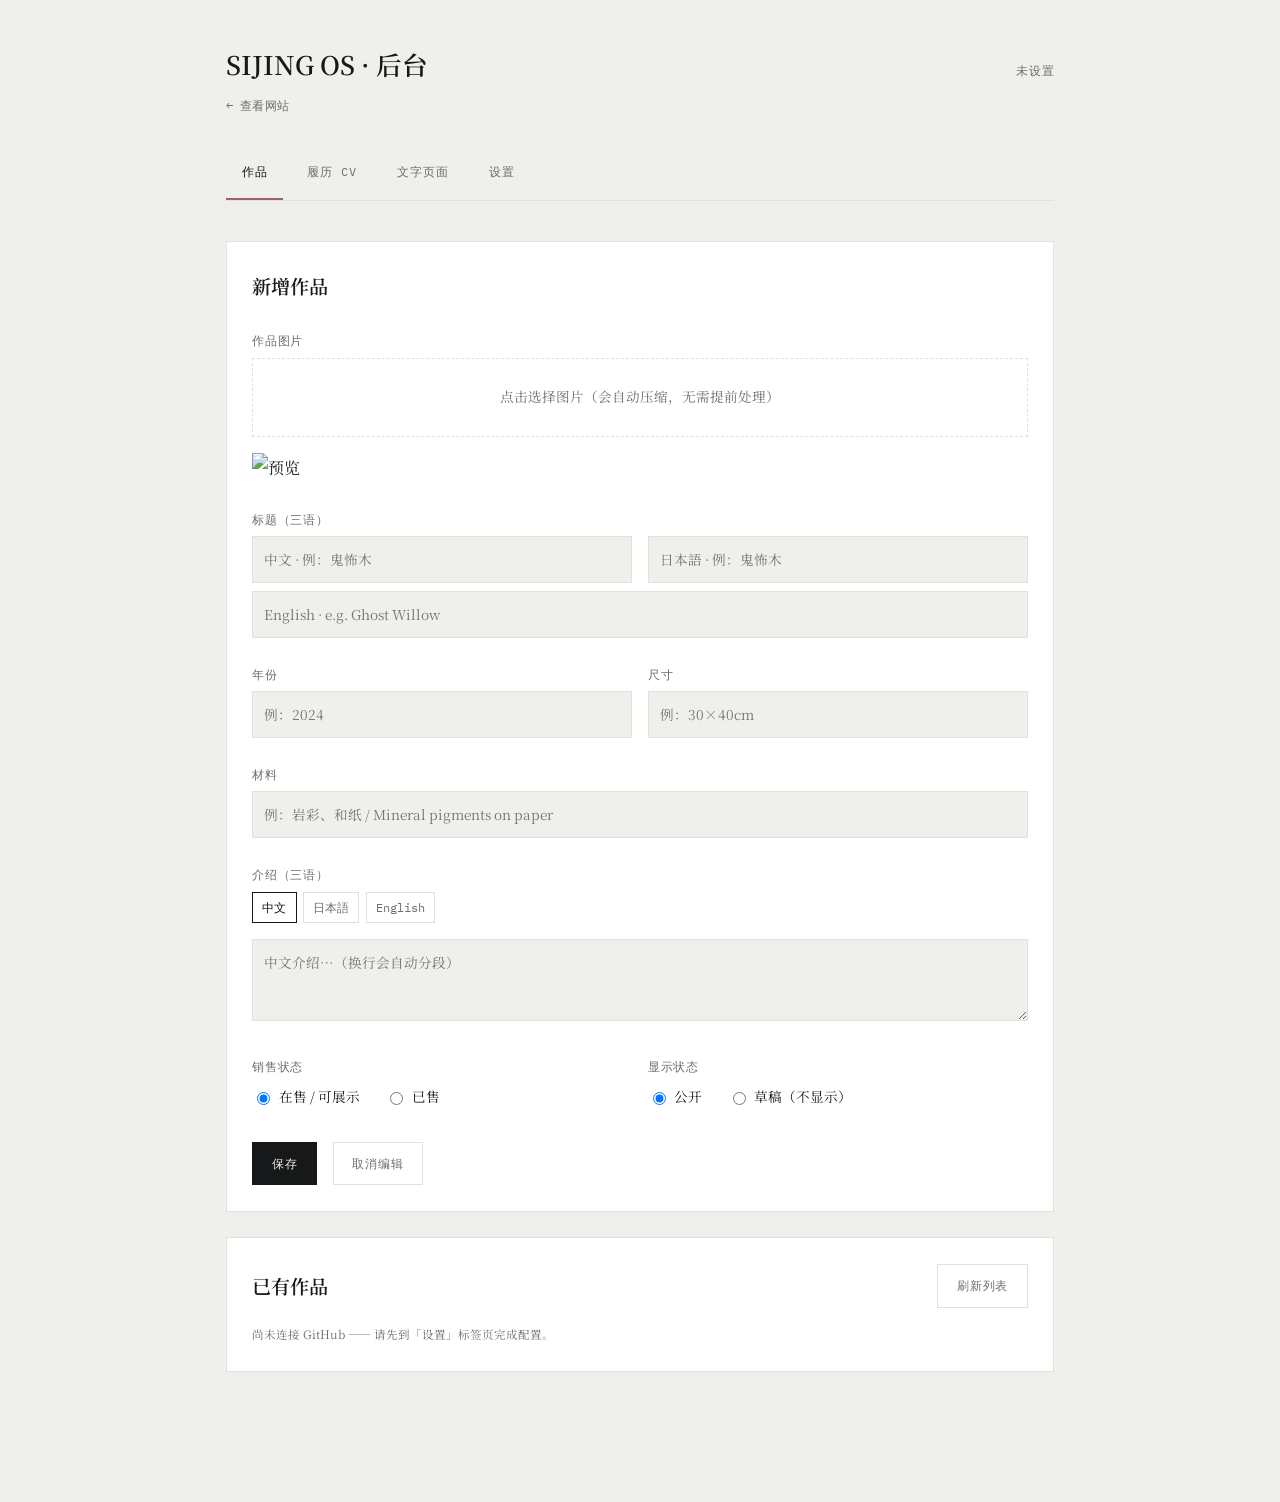
==== upload.html @ f117e808 "Add files via upload" ====
<!DOCTYPE html>
<html lang="zh-CN" data-lang="zh">
<head>
<meta charset="UTF-8">
<meta name="viewport" content="width=device-width, initial-scale=1.0">
<title>后台 · SIJING OS</title>
<meta name="robots" content="noindex, nofollow">
<link rel="icon" type="image/svg+xml" href="../assets/favicon.svg">
<link rel="preconnect" href="https://fonts.googleapis.com">
<link rel="preconnect" href="https://fonts.gstatic.com" crossorigin>
<link href="https://fonts.googleapis.com/css2?family=Noto+Serif+SC:wght@400;600;700&family=IBM+Plex+Mono:wght@400;500;600&display=swap" rel="stylesheet">
<link rel="stylesheet" href="../style.css">
</head>
<body data-lang="zh">

<div class="admin-shell" data-tab-group="main" id="main-tab-group">

  <div class="admin-header">
    <div>
      <div class="admin-title">SIJING OS · 后台</div>
      <a href="../index.html" class="mono" style="font-size: var(--text-xs); color: var(--mist);">← 查看网站</a>
    </div>
    <span class="admin-status" id="admin-status" data-state="unset">未设置</span>
  </div>

  <nav class="admin-tabs">
    <button type="button" class="admin-tab is-active" data-tab-target="works">作品</button>
    <button type="button" class="admin-tab" data-tab-target="cv">履历 CV</button>
    <button type="button" class="admin-tab" data-tab-target="pages">文字页面</button>
    <button type="button" class="admin-tab" data-tab-target="settings">设置</button>
  </nav>

  <!-- ==================== 作品 ==================== -->
  <div class="admin-panel" data-tab-panel="works">

    <form class="admin-card" id="work-form">
      <h2 class="admin-title" id="work-form-title" style="font-size: var(--text-md); margin-bottom: var(--sp-3);">新增作品</h2>
      <input type="hidden" id="work-editing-id">
      <input type="hidden" id="work-image-path">

      <div class="field">
        <label>作品图片</label>
        <div class="image-drop" id="work-image-drop">点击选择图片（会自动压缩，无需提前处理）</div>
        <input type="file" id="work-image-input" accept="image/*" hidden>
        <img class="image-preview" id="work-image-preview" hidden alt="预览">
      </div>

      <div class="field">
        <label>标题（三语）</label>
        <div class="field-row">
          <input type="text" data-field="work-title.zh" placeholder="中文 · 例：鬼怖木">
          <input type="text" data-field="work-title.jp" placeholder="日本語 · 例：鬼怖木">
        </div>
        <div style="margin-top: var(--sp-1);">
          <input type="text" data-field="work-title.en" placeholder="English · e.g. Ghost Willow" style="width:100%; border:1px solid var(--surface); background:var(--paper); padding:0.7em 0.8em; font-size:var(--text-sm); font-family:var(--font-serif);">
        </div>
      </div>

      <div class="field-row">
        <div class="field">
          <label>年份</label>
          <input type="text" id="work-year" placeholder="例：2024">
        </div>
        <div class="field">
          <label>尺寸</label>
          <input type="text" id="work-size" placeholder="例：30×40cm">
        </div>
      </div>

      <div class="field">
        <label>材料</label>
        <input type="text" id="work-material" placeholder="例：岩彩、和纸 / Mineral pigments on paper">
      </div>

      <div class="field" data-tab-group="work-desc-langs">
        <label>介绍（三语）</label>
        <div class="lang-tabs">
          <button type="button" class="lang-tab is-active" data-tab-target="zh">中文</button>
          <button type="button" class="lang-tab" data-tab-target="jp">日本語</button>
          <button type="button" class="lang-tab" data-tab-target="en">English</button>
        </div>
        <div class="lang-panel" data-tab-panel="zh">
          <textarea data-field="work-desc.zh" placeholder="中文介绍…（换行会自动分段）"></textarea>
        </div>
        <div class="lang-panel" data-tab-panel="jp" hidden>
          <textarea data-field="work-desc.jp" placeholder="日本語の解説…"></textarea>
        </div>
        <div class="lang-panel" data-tab-panel="en" hidden>
          <textarea data-field="work-desc.en" placeholder="English description…"></textarea>
        </div>
      </div>

      <div class="field-row">
        <div class="field">
          <label>销售状态</label>
          <div class="radio-group">
            <label><input type="radio" name="work-sold" value="false" checked> 在售 / 可展示</label>
            <label><input type="radio" name="work-sold" value="true"> 已售</label>
          </div>
        </div>
        <div class="field">
          <label>显示状态</label>
          <div class="radio-group">
            <label><input type="radio" name="work-published" value="true" checked> 公开</label>
            <label><input type="radio" name="work-published" value="false"> 草稿（不显示）</label>
          </div>
        </div>
      </div>

      <div class="btn-row">
        <button type="submit" class="btn btn-primary" id="work-save-btn">保存</button>
        <button type="button" class="btn btn-ghost" id="work-cancel-edit" hidden>取消编辑</button>
      </div>
    </form>

    <div class="admin-card">
      <div class="btn-row" style="justify-content: space-between;">
        <h2 class="admin-title" style="font-size: var(--text-md);">已有作品</h2>
        <button type="button" class="btn btn-ghost" id="works-refresh-btn">刷新列表</button>
      </div>
      <div class="entry-list" id="works-entry-list">
        <p class="field-hint">连接 GitHub 后自动加载。</p>
      </div>
    </div>
  </div>

  <!-- ==================== 履历 CV ==================== -->
  <div class="admin-panel" data-tab-panel="cv" hidden>

    <form class="admin-card" id="cv-form">
      <h2 class="admin-title" id="cv-form-title" style="font-size: var(--text-md); margin-bottom: var(--sp-3);">新增履历</h2>
      <input type="hidden" id="cv-editing-id">

      <div class="field">
        <label>名称（三语）· 例：展览名 / 奖项名</label>
        <div class="field-row">
          <input type="text" data-field="cv-title.zh" placeholder="中文">
          <input type="text" data-field="cv-title.jp" placeholder="日本語">
        </div>
        <div style="margin-top: var(--sp-1);">
          <input type="text" data-field="cv-title.en" placeholder="English" style="width:100%; border:1px solid var(--surface); background:var(--paper); padding:0.7em 0.8em; font-size:var(--text-sm); font-family:var(--font-serif);">
        </div>
      </div>

      <div class="field">
        <label>地点（三语，可留空）</label>
        <div class="field-row">
          <input type="text" data-field="cv-location.zh" placeholder="中文 · 例：东京画廊">
          <input type="text" data-field="cv-location.jp" placeholder="日本語 · 例：東京ギャラリー">
        </div>
        <div style="margin-top: var(--sp-1);">
          <input type="text" data-field="cv-location.en" placeholder="English · e.g. Tokyo Gallery" style="width:100%; border:1px solid var(--surface); background:var(--paper); padding:0.7em 0.8em; font-size:var(--text-sm); font-family:var(--font-serif);">
        </div>
      </div>

      <div class="field-row">
        <div class="field">
          <label>年份</label>
          <input type="text" id="cv-year" placeholder="例：2025">
        </div>
        <div class="field">
          <label>类别</label>
          <select id="cv-category">
            <option value="solo">个展</option>
            <option value="group">群展</option>
            <option value="award">获奖</option>
            <option value="collection">收藏</option>
            <option value="other">其他</option>
          </select>
        </div>
      </div>

      <div class="field">
        <label>显示状态</label>
        <div class="radio-group">
          <label><input type="radio" name="cv-published" value="true" checked> 公开</label>
          <label><input type="radio" name="cv-published" value="false"> 草稿（不显示）</label>
        </div>
      </div>

      <div class="btn-row">
        <button type="submit" class="btn btn-primary" id="cv-save-btn">保存</button>
        <button type="button" class="btn btn-ghost" id="cv-cancel-edit" hidden>取消编辑</button>
      </div>
    </form>

    <div class="admin-card">
      <div class="btn-row" style="justify-content: space-between;">
        <h2 class="admin-title" style="font-size: var(--text-md);">已有记录</h2>
        <button type="button" class="btn btn-ghost" id="cv-refresh-btn">刷新列表</button>
      </div>
      <div class="entry-list" id="cv-entry-list">
        <p class="field-hint">连接 GitHub 后自动加载。</p>
      </div>
    </div>
  </div>

  <!-- ==================== 文字页面 ==================== -->
  <div class="admin-panel" data-tab-panel="pages" hidden>

    <div class="admin-card">
      <div class="btn-row" style="justify-content: space-between;">
        <p class="field-hint" id="pages-load-status" style="margin:0;">打开本页时会自动载入当前网站内容。</p>
        <button type="button" class="btn btn-ghost" id="pages-refresh-btn">重新载入</button>
      </div>
    </div>

    <div data-tab-group="pages-selector">
      <nav class="admin-tabs">
        <button type="button" class="admin-tab is-active" data-tab-target="home">首页</button>
        <button type="button" class="admin-tab" data-tab-target="about">About</button>
        <button type="button" class="admin-tab" data-tab-target="statement">Statement</button>
        <button type="button" class="admin-tab" data-tab-target="research">Research</button>
        <button type="button" class="admin-tab" data-tab-target="contact">Contact</button>
      </nav>

      <!-- 首页 -->
      <div class="admin-panel" data-tab-panel="home">
        <div class="admin-card">
          <div class="field">
            <label>网站名称 / 艺术家名（三语，显示在首页与浏览器标签）</label>
            <div class="field-row">
              <input type="text" data-field="siteName.zh" placeholder="中文">
              <input type="text" data-field="siteName.jp" placeholder="日本語">
            </div>
            <div style="margin-top: var(--sp-1);">
              <input type="text" data-field="siteName.en" placeholder="English" style="width:100%; border:1px solid var(--surface); background:var(--paper); padding:0.7em 0.8em; font-size:var(--text-sm); font-family:var(--font-serif);">
            </div>
          </div>

          <div class="field">
            <label>首页图片（可选）</label>
            <div class="image-drop" id="home-image-drop">点击选择图片</div>
            <input type="file" id="home-image-input" accept="image/*" hidden>
            <input type="hidden" id="home-image-path">
            <img class="image-preview" id="home-image-preview" hidden alt="预览">
          </div>

          <div class="field" data-tab-group="home-langs">
            <label>首页介绍文字（三语）</label>
            <div class="lang-tabs">
              <button type="button" class="lang-tab is-active" data-tab-target="zh">中文</button>
              <button type="button" class="lang-tab" data-tab-target="jp">日本語</button>
              <button type="button" class="lang-tab" data-tab-target="en">English</button>
            </div>
            <div class="lang-panel" data-tab-panel="zh">
              <div class="rte-toolbar"><button type="button" data-cmd="bold"><b>B</b></button><button type="button" data-cmd="italic"><i>I</i></button><button type="button" data-cmd="insertParagraph">¶</button></div>
              <div class="rte-editor" contenteditable="true" data-rte="home.zh"></div>
            </div>
            <div class="lang-panel" data-tab-panel="jp" hidden>
              <div class="rte-toolbar"><button type="button" data-cmd="bold"><b>B</b></button><button type="button" data-cmd="italic"><i>I</i></button><button type="button" data-cmd="insertParagraph">¶</button></div>
              <div class="rte-editor" contenteditable="true" data-rte="home.jp"></div>
            </div>
            <div class="lang-panel" data-tab-panel="en" hidden>
              <div class="rte-toolbar"><button type="button" data-cmd="bold"><b>B</b></button><button type="button" data-cmd="italic"><i>I</i></button><button type="button" data-cmd="insertParagraph">¶</button></div>
              <div class="rte-editor" contenteditable="true" data-rte="home.en"></div>
            </div>
          </div>

          <button type="button" class="btn btn-primary" data-save-page="home" id="save-home-btn">保存首页</button>
        </div>
      </div>

      <!-- About -->
      <div class="admin-panel" data-tab-panel="about" hidden>
        <div class="admin-card">
          <div class="field" data-tab-group="about-langs">
            <label>About / 关于（三语）</label>
            <div class="lang-tabs">
              <button type="button" class="lang-tab is-active" data-tab-target="zh">中文</button>
              <button type="button" class="lang-tab" data-tab-target="jp">日本語</button>
              <button type="button" class="lang-tab" data-tab-target="en">English</button>
            </div>
            <div class="lang-panel" data-tab-panel="zh">
              <div class="rte-toolbar"><button type="button" data-cmd="bold"><b>B</b></button><button type="button" data-cmd="italic"><i>I</i></button><button type="button" data-cmd="formatBlock" data-val="h3">H</button><button type="button" data-cmd="insertParagraph">¶</button></div>
              <div class="rte-editor" contenteditable="true" data-rte="about.zh"></div>
            </div>
            <div class="lang-panel" data-tab-panel="jp" hidden>
              <div class="rte-toolbar"><button type="button" data-cmd="bold"><b>B</b></button><button type="button" data-cmd="italic"><i>I</i></button><button type="button" data-cmd="formatBlock" data-val="h3">H</button><button type="button" data-cmd="insertParagraph">¶</button></div>
              <div class="rte-editor" contenteditable="true" data-rte="about.jp"></div>
            </div>
            <div class="lang-panel" data-tab-panel="en" hidden>
              <div class="rte-toolbar"><button type="button" data-cmd="bold"><b>B</b></button><button type="button" data-cmd="italic"><i>I</i></button><button type="button" data-cmd="formatBlock" data-val="h3">H</button><button type="button" data-cmd="insertParagraph">¶</button></div>
              <div class="rte-editor" contenteditable="true" data-rte="about.en"></div>
            </div>
          </div>
          <button type="button" class="btn btn-primary" data-save-page="about" id="save-about-btn">保存 About</button>
        </div>
      </div>

      <!-- Statement -->
      <div class="admin-panel" data-tab-panel="statement" hidden>
        <div class="admin-card">
          <div class="field" data-tab-group="statement-langs">
            <label>Artist Statement / 创作自述（三语）</label>
            <div class="lang-tabs">
              <button type="button" class="lang-tab is-active" data-tab-target="zh">中文</button>
              <button type="button" class="lang-tab" data-tab-target="jp">日本語</button>
              <button type="button" class="lang-tab" data-tab-target="en">English</button>
            </div>
            <div class="lang-panel" data-tab-panel="zh">
              <div class="rte-toolbar"><button type="button" data-cmd="bold"><b>B</b></button><button type="button" data-cmd="italic"><i>I</i></button><button type="button" data-cmd="formatBlock" data-val="h3">H</button><button type="button" data-cmd="insertParagraph">¶</button></div>
              <div class="rte-editor" contenteditable="true" data-rte="statement.zh"></div>
            </div>
            <div class="lang-panel" data-tab-panel="jp" hidden>
              <div class="rte-toolbar"><button type="button" data-cmd="bold"><b>B</b></button><button type="button" data-cmd="italic"><i>I</i></button><button type="button" data-cmd="formatBlock" data-val="h3">H</button><button type="button" data-cmd="insertParagraph">¶</button></div>
              <div class="rte-editor" contenteditable="true" data-rte="statement.jp"></div>
            </div>
            <div class="lang-panel" data-tab-panel="en" hidden>
              <div class="rte-toolbar"><button type="button" data-cmd="bold"><b>B</b></button><button type="button" data-cmd="italic"><i>I</i></button><button type="button" data-cmd="formatBlock" data-val="h3">H</button><button type="button" data-cmd="insertParagraph">¶</button></div>
              <div class="rte-editor" contenteditable="true" data-rte="statement.en"></div>
            </div>
          </div>
          <button type="button" class="btn btn-primary" data-save-page="statement" id="save-statement-btn">保存 Statement</button>
        </div>
      </div>

      <!-- Research -->
      <div class="admin-panel" data-tab-panel="research" hidden>
        <div class="admin-card">
          <div class="field" data-tab-group="research-langs">
            <label>Research / 研究（三语）</label>
            <div class="lang-tabs">
              <button type="button" class="lang-tab is-active" data-tab-target="zh">中文</button>
              <button type="button" class="lang-tab" data-tab-target="jp">日本語</button>
              <button type="button" class="lang-tab" data-tab-target="en">English</button>
            </div>
            <div class="lang-panel" data-tab-panel="zh">
              <div class="rte-toolbar"><button type="button" data-cmd="bold"><b>B</b></button><button type="button" data-cmd="italic"><i>I</i></button><button type="button" data-cmd="formatBlock" data-val="h3">H</button><button type="button" data-cmd="insertParagraph">¶</button></div>
              <div class="rte-editor" contenteditable="true" data-rte="research.zh"></div>
            </div>
            <div class="lang-panel" data-tab-panel="jp" hidden>
              <div class="rte-toolbar"><button type="button" data-cmd="bold"><b>B</b></button><button type="button" data-cmd="italic"><i>I</i></button><button type="button" data-cmd="formatBlock" data-val="h3">H</button><button type="button" data-cmd="insertParagraph">¶</button></div>
              <div class="rte-editor" contenteditable="true" data-rte="research.jp"></div>
            </div>
            <div class="lang-panel" data-tab-panel="en" hidden>
              <div class="rte-toolbar"><button type="button" data-cmd="bold"><b>B</b></button><button type="button" data-cmd="italic"><i>I</i></button><button type="button" data-cmd="formatBlock" data-val="h3">H</button><button type="button" data-cmd="insertParagraph">¶</button></div>
              <div class="rte-editor" contenteditable="true" data-rte="research.en"></div>
            </div>
          </div>
          <button type="button" class="btn btn-primary" data-save-page="research" id="save-research-btn">保存 Research</button>
        </div>
      </div>

      <!-- Contact -->
      <div class="admin-panel" data-tab-panel="contact" hidden>
        <div class="admin-card">
          <div class="field" data-tab-group="contact-langs">
            <label>Contact 页面文字（三语）</label>
            <div class="lang-tabs">
              <button type="button" class="lang-tab is-active" data-tab-target="zh">中文</button>
              <button type="button" class="lang-tab" data-tab-target="jp">日本語</button>
              <button type="button" class="lang-tab" data-tab-target="en">English</button>
            </div>
            <div class="lang-panel" data-tab-panel="zh">
              <div class="rte-toolbar"><button type="button" data-cmd="bold"><b>B</b></button><button type="button" data-cmd="italic"><i>I</i></button><button type="button" data-cmd="insertParagraph">¶</button></div>
              <div class="rte-editor" contenteditable="true" data-rte="contact.zh"></div>
            </div>
            <div class="lang-panel" data-tab-panel="jp" hidden>
              <div class="rte-toolbar"><button type="button" data-cmd="bold"><b>B</b></button><button type="button" data-cmd="italic"><i>I</i></button><button type="button" data-cmd="insertParagraph">¶</button></div>
              <div class="rte-editor" contenteditable="true" data-rte="contact.jp"></div>
            </div>
            <div class="lang-panel" data-tab-panel="en" hidden>
              <div class="rte-toolbar"><button type="button" data-cmd="bold"><b>B</b></button><button type="button" data-cmd="italic"><i>I</i></button><button type="button" data-cmd="insertParagraph">¶</button></div>
              <div class="rte-editor" contenteditable="true" data-rte="contact.en"></div>
            </div>
          </div>

          <div class="field-row">
            <div class="field">
              <label>邮箱</label>
              <input type="email" id="contact-email" placeholder="name@example.com">
            </div>
            <div class="field">
              <label>Instagram 链接</label>
              <input type="url" id="contact-instagram" placeholder="https://instagram.com/…">
            </div>
          </div>
          <div class="field">
            <label>其他链接（可留空）</label>
            <input type="url" id="contact-other" placeholder="https://…">
          </div>

          <button type="button" class="btn btn-primary" data-save-page="contact" id="save-contact-btn">保存 Contact</button>
        </div>
      </div>
    </div>
  </div>

  <!-- ==================== 设置 ==================== -->
  <div class="admin-panel" data-tab-panel="settings" hidden>

    <details class="help-details admin-card" open>
      <summary>首次使用 · 设置步骤（点击展开/收起）</summary>
      <ol>
        <li>在 GitHub 打开 <code>Settings → Developer settings → Personal access tokens → Fine-grained tokens</code>，点 <code>Generate new token</code>。</li>
        <li><b>Repository access</b> 选 <code>Only select repositories</code>，只勾选网站所在的这一个仓库。</li>
        <li><b>Permissions → Repository permissions → Contents</b> 设为 <code>Read and write</code>，其余全部保持 No access。</li>
        <li>设定有效期（例如 1 年），生成后把 <code>github_pat_…</code> 开头的字符串复制到下方「访问令牌」。</li>
        <li>填好后点「保存设置」，看到右上角显示「已连接」即可开始使用。令牌只保存在这台设备的浏览器里。</li>
      </ol>
    </details>

    <form class="admin-card" id="settings-form">
      <div class="field-row">
        <div class="field">
          <label>GitHub 用户名</label>
          <input type="text" id="gh-owner" placeholder="例：sijing" autocomplete="off">
        </div>
        <div class="field">
          <label>仓库名</label>
          <input type="text" id="gh-repo" placeholder="例：sijing-site" autocomplete="off">
        </div>
      </div>
      <div class="field-row">
        <div class="field">
          <label>分支</label>
          <input type="text" id="gh-branch" value="main" autocomplete="off">
        </div>
        <div class="field">
          <label>访问令牌（Fine-grained token）</label>
          <input type="password" id="gh-token" placeholder="github_pat_…" autocomplete="off">
          <p class="field-hint">只保存在本机浏览器，不会上传到任何地方。</p>
        </div>
      </div>
      <div class="btn-row">
        <button type="submit" class="btn btn-primary">保存设置</button>
        <button type="button" class="btn" id="gh-test-btn">测试连接</button>
        <button type="button" class="btn btn-danger" id="gh-clear-btn">清除本机设置</button>
      </div>
    </form>

    <div class="admin-card">
      <p class="field-hint" style="margin:0;">
        安全提示：请只在自己的电脑/手机浏览器上打开本页并保存令牌；在公用设备上使用后请点「清除本机设置」。
        后台页面本身是公开网址，但没有令牌的人打不开你的仓库，改不了任何内容。
      </p>
    </div>
  </div>

</div>

<div class="toast" id="toast" role="status"></div>

<script src="admin.js"></script>
</body>
</html>
---- style.css ----
/* ==========================================================================
   SIJING — design tokens & stylesheet

   Reference weighting: 70% Sugimoto (quiet, grey, horizon lines, long
   exposure) / 20% teamLab (drifting light, gentle response to the cursor)
   / 10% Nara (one warm, hand-felt note against all the grey).

   The recurring "horizon line" — a thin rule with a soft glow at its
   center — is both the signature visual device AND a structural divider.
   It is used because Sugimoto's seascapes are literally a horizon line,
   not as decoration for its own sake.
   ========================================================================== */

:root {
  /* ---- color: 6 named tokens ---- */
  --ink: #16181A;          /* primary text — deep silver-gelatin black */
  --paper: #EFF0EC;        /* background — gallery-wall grey-white */
  --surface: #E2E1DB;      /* hairlines, cards, dividers */
  --mist: #6B6E6A;         /* secondary text / meta */
  --light: #8FD4DE;        /* teamLab note — decorative glow/gradient ONLY, never text */
  --warmth: #A15D75;       /* Nara note — sparing accent, active states, stamp */

  --ink-rgb: 22, 24, 26;
  --light-rgb: 143, 212, 222;
  --warmth-rgb: 161, 93, 117;

  /* ---- type ---- */
  --font-serif: "Noto Serif SC", "Noto Serif", serif;
  --font-mono: "IBM Plex Mono", ui-monospace, SFMono-Regular, Menlo, monospace;

  --text-xs: 0.72rem;
  --text-sm: 0.85rem;
  --text-base: 1rem;
  --text-md: 1.2rem;
  --text-lg: 1.6rem;
  --text-xl: clamp(1.9rem, 1.4rem + 2vw, 3rem);
  --text-2xl: clamp(2.6rem, 1.6rem + 4vw, 5.2rem);

  /* ---- space (generous, museum-quiet) ---- */
  --sp-1: 0.5rem;
  --sp-2: 1rem;
  --sp-3: 1.6rem;
  --sp-4: 2.5rem;
  --sp-5: 4rem;
  --sp-6: 6.5rem;
  --sp-7: 10rem;

  --measure: 34em;         /* comfortable reading width for prose */
  --container: 1360px;
  --header-h: 4.75rem;

  --ease: cubic-bezier(0.16, 1, 0.3, 1);
}

/* language-scoped serif so shared CJK ideographs use the right regional
   glyph shapes instead of borrowing Chinese-style forms for Japanese text */
[data-lang="jp"] { --font-serif: "Noto Serif JP", "Noto Serif", serif; }
[data-lang="en"] { --font-serif: "Noto Serif", "Noto Serif SC", serif; }

/* ==========================================================================
   Reset
   ========================================================================== */

*, *::before, *::after { box-sizing: border-box; }
html, body, h1, h2, h3, h4, p, dl, dd, dt, figure { margin: 0; }
html { -webkit-text-size-adjust: 100%; }
body {
  background: var(--paper);
  color: var(--ink);
  font-family: var(--font-serif);
  font-size: var(--text-base);
  line-height: 1.9;
  min-height: 100svh;
  -webkit-font-smoothing: antialiased;
}
img { display: block; max-width: 100%; }
a { color: inherit; text-decoration: none; }
button { font: inherit; color: inherit; background: none; border: 0; cursor: pointer; }
input, textarea, select { font: inherit; color: inherit; }
ul { list-style: none; padding: 0; }

:focus-visible {
  outline: 1.5px solid var(--warmth);
  outline-offset: 3px;
}

@media (prefers-reduced-motion: reduce) {
  *, *::before, *::after {
    animation-duration: 0.01ms !important;
    animation-iteration-count: 1 !important;
    transition-duration: 0.01ms !important;
    scroll-behavior: auto !important;
  }
}

/* ==========================================================================
   Utility type
   ========================================================================== */

.mono {
  font-family: var(--font-mono);
  letter-spacing: 0.08em;
  text-transform: uppercase;
}
[data-lang="zh"] .mono, [data-lang="jp"] .mono { letter-spacing: 0.02em; }

.eyebrow {
  font-family: var(--font-mono);
  font-size: var(--text-xs);
  color: var(--mist);
  letter-spacing: 0.14em;
  text-transform: uppercase;
}
[data-lang="zh"] .eyebrow, [data-lang="jp"] .eyebrow { letter-spacing: 0.04em; }

.prose { max-width: var(--measure); font-size: var(--text-md); }
.prose p { margin: 0 0 1.3em; }
.prose p:last-child { margin-bottom: 0; }
.prose h2, .prose h3 { font-weight: 600; margin: 1.6em 0 0.7em; line-height: 1.4; }

/* ==========================================================================
   Horizon field — the signature: a slow drifting light behind the page,
   and a thin glowing rule reused as the section divider.
   ========================================================================== */

#horizon-field {
  position: fixed;
  inset: 0;
  width: 100%;
  height: 100%;
  z-index: 0;
  pointer-events: none;
  opacity: 0.55;
}

.horizon-rule {
  position: relative;
  height: 1px;
  width: 100%;
  background: linear-gradient(
    to right,
    transparent 0%,
    var(--surface) 15%,
    var(--surface) 85%,
    transparent 100%
  );
  margin: var(--sp-5) 0;
}
.horizon-rule::after {
  content: "";
  position: absolute;
  left: 50%;
  top: 50%;
  width: 5px;
  height: 5px;
  background: var(--ink);
  border-radius: 50%;
  transform: translate(-50%, -50%);
}
.horizon-rule--tight { margin: var(--sp-3) 0; }

/* ==========================================================================
   Header / Nav
   ========================================================================== */

.site-header {
  position: sticky;
  top: 0;
  z-index: 40;
  display: flex;
  align-items: center;
  justify-content: space-between;
  height: var(--header-h);
  padding: 0 var(--sp-4);
  background: rgba(var(--ink-rgb), 0);
  backdrop-filter: blur(0px);
  border-bottom: 1px solid transparent;
  transition: background 0.4s var(--ease), border-color 0.4s var(--ease), backdrop-filter 0.4s var(--ease);
}
.site-header.is-scrolled {
  background: rgba(239, 240, 236, 0.82);
  backdrop-filter: blur(10px);
  border-bottom-color: var(--surface);
}

.site-mark {
  font-family: var(--font-mono);
  font-size: var(--text-sm);
  font-weight: 500;
  letter-spacing: 0.22em;
}

.site-nav {
  display: flex;
  gap: var(--sp-4);
}
.site-nav a {
  font-family: var(--font-mono);
  font-size: var(--text-xs);
  letter-spacing: 0.1em;
  color: var(--mist);
  position: relative;
  padding: 0.3em 0;
  transition: color 0.25s var(--ease);
}
.site-nav a:hover { color: var(--ink); }
.site-nav a.is-active { color: var(--ink); }
.site-nav a.is-active::after {
  content: "";
  position: absolute;
  left: 0; right: 0; bottom: -2px;
  height: 1px;
  background: var(--warmth);
}

.lang-switch {
  display: flex;
  align-items: center;
  gap: var(--sp-1);
  font-family: var(--font-mono);
  font-size: var(--text-xs);
}
.lang-switch button {
  padding: 0.35em 0.6em;
  color: var(--mist);
  letter-spacing: 0.04em;
  border-radius: 2px;
  transition: color 0.2s var(--ease), background 0.2s var(--ease);
}
.lang-switch button:hover { color: var(--ink); }
.lang-switch button.is-active { color: var(--ink); background: var(--surface); }

.nav-toggle {
  display: none;
  flex-direction: column;
  gap: 4px;
  padding: 0.5em;
}
.nav-toggle span { width: 20px; height: 1px; background: var(--ink); display: block; }

/* ==========================================================================
   Layout shell
   ========================================================================== */

main#view-root {
  position: relative;
  z-index: 1;
  min-height: calc(100svh - var(--header-h));
}

.container {
  max-width: var(--container);
  margin: 0 auto;
  padding: 0 var(--sp-4);
}

[data-view] { padding: var(--sp-5) 0 var(--sp-6); }
[data-view][hidden] { display: none; }

.site-footer {
  position: relative;
  z-index: 1;
  padding: var(--sp-4);
  text-align: center;
  color: var(--mist);
  font-family: var(--font-mono);
  font-size: var(--text-xs);
  letter-spacing: 0.08em;
}

/* ==========================================================================
   Home
   ========================================================================== */

.hero {
  min-height: calc(100svh - var(--header-h));
  display: flex;
  flex-direction: column;
  justify-content: center;
  gap: var(--sp-4);
}
.hero-image {
  width: 100%;
  max-height: 46vh;
  object-fit: cover;
  margin-bottom: var(--sp-3);
}
.hero-name {
  font-size: var(--text-2xl);
  font-weight: 600;
  letter-spacing: 0.02em;
  line-height: 1.05;
}
.hero-tagline {
  max-width: var(--measure);
  color: var(--mist);
  font-size: var(--text-md);
}
.hero-tagline p { margin: 0; }

/* ==========================================================================
   Works — grid grouped by year
   ========================================================================== */

.works-year-group { margin-bottom: var(--sp-6); }
.works-year-heading {
  display: flex;
  align-items: baseline;
  gap: var(--sp-3);
  margin-bottom: var(--sp-4);
}
.works-year-heading .year-num {
  font-family: var(--font-mono);
  font-size: var(--text-lg);
  font-weight: 500;
}
.works-year-heading .horizon-rule { margin: 0; flex: 1; }

.works-grid {
  display: grid;
  grid-template-columns: repeat(auto-fill, minmax(250px, 1fr));
  gap: var(--sp-4) var(--sp-3);
}

.work-card { display: block; }
.work-card-frame {
  position: relative;
  aspect-ratio: 4 / 5;
  overflow: hidden;
  background: var(--surface);
}
.work-card-frame img {
  width: 100%; height: 100%;
  object-fit: cover;
  transition: transform 0.7s var(--ease);
}
.work-card:hover .work-card-frame img { transform: scale(1.035); }

.work-card-sold {
  position: absolute;
  top: var(--sp-2);
  right: var(--sp-2);
  font-family: var(--font-mono);
  font-size: var(--text-xs);
  letter-spacing: 0.14em;
  color: var(--warmth);
  background: rgba(239, 240, 236, 0.88);
  padding: 0.25em 0.6em;
  border: 1px solid var(--warmth);
}

.work-card-caption {
  margin-top: var(--sp-2);
  display: flex;
  justify-content: space-between;
  gap: var(--sp-2);
  font-size: var(--text-sm);
}
.work-card-caption .title { font-family: var(--font-serif); }
.work-card-caption .year { font-family: var(--font-mono); color: var(--mist); font-size: var(--text-xs); }

.empty-state {
  padding: var(--sp-5) 0;
  color: var(--mist);
}
.empty-state a { color: var(--warmth); text-decoration: underline; text-underline-offset: 3px; }

/* ==========================================================================
   Work detail
   ========================================================================== */

.work-detail {
  display: grid;
  grid-template-columns: 1.3fr 1fr;
  gap: var(--sp-5);
  align-items: start;
}
.work-detail-image { position: relative; }
.work-detail-image img { width: 100%; }
.work-detail-back {
  display: inline-block;
  margin-bottom: var(--sp-4);
  font-family: var(--font-mono);
  font-size: var(--text-xs);
  letter-spacing: 0.08em;
  color: var(--mist);
}
.work-detail-back:hover { color: var(--ink); }

.work-detail-title { font-size: var(--text-xl); font-weight: 600; line-height: 1.15; margin-bottom: var(--sp-3); }
.work-detail-meta { margin-bottom: var(--sp-4); }
.work-detail-meta .row {
  display: flex;
  gap: var(--sp-3);
  padding: 0.55em 0;
  border-bottom: 1px solid var(--surface);
  font-size: var(--text-sm);
}
.work-detail-meta .row .label {
  font-family: var(--font-mono);
  color: var(--mist);
  min-width: 7em;
  font-size: var(--text-xs);
  letter-spacing: 0.1em;
  padding-top: 0.2em;
}
.work-detail-status {
  display: inline-block;
  margin-bottom: var(--sp-4);
  font-family: var(--font-mono);
  font-size: var(--text-xs);
  letter-spacing: 0.14em;
  color: var(--warmth);
  border: 1px solid var(--warmth);
  padding: 0.3em 0.7em;
}

/* ==========================================================================
   CV
   ========================================================================== */

.cv-year-group { margin-bottom: var(--sp-4); }
.cv-year-group .year-num {
  font-family: var(--font-mono);
  font-size: var(--text-md);
  color: var(--mist);
  margin-bottom: var(--sp-2);
  display: block;
}
.cv-entry {
  display: grid;
  grid-template-columns: 1fr auto;
  gap: var(--sp-2);
  padding: var(--sp-2) 0;
  border-bottom: 1px solid var(--surface);
  align-items: baseline;
}
.cv-entry .title { font-size: var(--text-md); }
.cv-entry .location { color: var(--mist); font-size: var(--text-sm); }
.cv-entry .category {
  font-family: var(--font-mono);
  font-size: var(--text-xs);
  letter-spacing: 0.1em;
  color: var(--mist);
  white-space: nowrap;
}

/* ==========================================================================
   Contact
   ========================================================================== */

.contact-links { margin-top: var(--sp-4); display: flex; flex-direction: column; gap: var(--sp-1); }
.contact-links a {
  font-family: var(--font-mono);
  font-size: var(--text-sm);
  color: var(--ink);
  border-bottom: 1px solid var(--surface);
  padding-bottom: 0.2em;
  width: fit-content;
  transition: border-color 0.2s var(--ease), color 0.2s var(--ease);
}
.contact-links a:hover { border-color: var(--warmth); color: var(--warmth); }

/* ==========================================================================
   Responsive
   ========================================================================== */

@media (max-width: 860px) {
  .work-detail { grid-template-columns: 1fr; }
}

@media (max-width: 720px) {
  .site-nav { display: none; }
  .nav-toggle { display: flex; }
  .site-header { padding: 0 var(--sp-3); }

  .site-nav.is-open {
    display: flex;
    flex-direction: column;
    position: absolute;
    top: var(--header-h);
    left: 0; right: 0;
    background: var(--paper);
    border-bottom: 1px solid var(--surface);
    padding: var(--sp-2) var(--sp-3) var(--sp-4);
    gap: var(--sp-2);
  }
  .container { padding: 0 var(--sp-3); }
  [data-view] { padding: var(--sp-4) 0 var(--sp-5); }
  .works-grid { grid-template-columns: repeat(auto-fill, minmax(160px, 1fr)); gap: var(--sp-3) var(--sp-2); }
}

/* ==========================================================================
   Admin (upload.html) — same tokens, plain working-tool layout
   ========================================================================== */

.admin-shell { position: relative; z-index: 1; max-width: 880px; margin: 0 auto; padding: var(--sp-4) var(--sp-3) var(--sp-6); }

.admin-header { display: flex; align-items: baseline; justify-content: space-between; margin-bottom: var(--sp-2); flex-wrap: wrap; gap: var(--sp-1); }
.admin-title { font-size: var(--text-lg); font-weight: 600; }
.admin-status { font-family: var(--font-mono); font-size: var(--text-xs); letter-spacing: 0.06em; }
.admin-status[data-state="ok"] { color: #4C7A5B; }
.admin-status[data-state="error"] { color: var(--warmth); }
.admin-status[data-state="unset"] { color: var(--mist); }

.admin-tabs {
  display: flex;
  gap: var(--sp-1);
  overflow-x: auto;
  border-bottom: 1px solid var(--surface);
  margin: var(--sp-3) 0 var(--sp-4);
}
.admin-tab {
  font-family: var(--font-mono);
  font-size: var(--text-xs);
  letter-spacing: 0.08em;
  color: var(--mist);
  padding: var(--sp-2) var(--sp-2);
  border-bottom: 2px solid transparent;
  white-space: nowrap;
}
.admin-tab.is-active { color: var(--ink); border-bottom-color: var(--warmth); }

.admin-panel[hidden] { display: none; }

.admin-card {
  background: #fff;
  border: 1px solid var(--surface);
  padding: var(--sp-3);
  margin-bottom: var(--sp-3);
}

.field { margin-bottom: var(--sp-3); }
.field label {
  display: block;
  font-family: var(--font-mono);
  font-size: var(--text-xs);
  letter-spacing: 0.06em;
  color: var(--mist);
  margin-bottom: 0.5em;
}
.field input[type="text"],
.field input[type="password"],
.field input[type="email"],
.field input[type="url"],
.field select,
.field textarea {
  width: 100%;
  border: 1px solid var(--surface);
  background: var(--paper);
  padding: 0.7em 0.8em;
  font-size: var(--text-sm);
  font-family: var(--font-serif);
}
.field textarea { min-height: 6em; resize: vertical; }
.field-hint { font-size: var(--text-xs); color: var(--mist); margin-top: 0.4em; }
.field-row { display: grid; grid-template-columns: 1fr 1fr; gap: var(--sp-2); }
@media (max-width: 560px) { .field-row { grid-template-columns: 1fr; } }

.radio-group { display: flex; gap: var(--sp-3); }
.radio-group label { display: flex; align-items: center; gap: 0.4em; font-family: var(--font-serif); font-size: var(--text-sm); color: var(--ink); text-transform: none; letter-spacing: 0; }

.lang-tabs { display: flex; gap: 0.4em; margin-bottom: var(--sp-2); }
.lang-tab {
  font-family: var(--font-mono);
  font-size: var(--text-xs);
  padding: 0.35em 0.8em;
  border: 1px solid var(--surface);
  color: var(--mist);
}
.lang-tab.is-active { color: var(--ink); border-color: var(--ink); }
.lang-panel[hidden] { display: none; }

.rte-toolbar { display: flex; gap: 0.3em; margin-bottom: 0.5em; }
.rte-toolbar button {
  border: 1px solid var(--surface);
  min-width: 2em;
  padding: 0.3em 0.6em;
  font-size: var(--text-sm);
}
.rte-toolbar button:hover { border-color: var(--ink); }
.rte-editor {
  border: 1px solid var(--surface);
  min-height: 10em;
  padding: var(--sp-2);
  font-size: var(--text-sm);
  line-height: 1.8;
}
.rte-editor p { margin: 0 0 1em; }

.btn {
  display: inline-block;
  font-family: var(--font-mono);
  font-size: var(--text-xs);
  letter-spacing: 0.08em;
  padding: 0.85em 1.6em;
  border: 1px solid var(--ink);
  color: var(--ink);
  transition: background 0.2s var(--ease), color 0.2s var(--ease);
}
.btn:hover { background: var(--ink); color: var(--paper); }
.btn.btn-primary { background: var(--ink); color: var(--paper); }
.btn.btn-primary:hover { background: var(--warmth); border-color: var(--warmth); }
.btn.btn-ghost { border-color: var(--surface); color: var(--mist); }
.btn.btn-ghost:hover { border-color: var(--ink); color: var(--ink); background: none; }
.btn.btn-danger { border-color: var(--warmth); color: var(--warmth); }
.btn.btn-danger:hover { background: var(--warmth); color: #fff; }
.btn[disabled] { opacity: 0.45; cursor: not-allowed; pointer-events: none; }

.btn-row { display: flex; gap: var(--sp-2); align-items: center; flex-wrap: wrap; }

.image-drop {
  border: 1px dashed var(--surface);
  padding: var(--sp-3);
  text-align: center;
  cursor: pointer;
  color: var(--mist);
  font-size: var(--text-sm);
}
.image-drop:hover { border-color: var(--ink); color: var(--ink); }
.image-preview { max-height: 240px; margin-top: var(--sp-2); }

.entry-list { margin-top: var(--sp-2); }
.entry-row {
  display: flex;
  align-items: center;
  gap: var(--sp-2);
  padding: var(--sp-2) 0;
  border-bottom: 1px solid var(--surface);
}
.entry-row img { width: 48px; height: 48px; object-fit: cover; flex-shrink: 0; background: var(--surface); }
.entry-row .info { flex: 1; min-width: 0; }
.entry-row .info .t { font-size: var(--text-sm); white-space: nowrap; overflow: hidden; text-overflow: ellipsis; }
.entry-row .info .m { font-family: var(--font-mono); font-size: var(--text-xs); color: var(--mist); }
.entry-row .actions { display: flex; gap: 0.4em; }
.entry-row .actions button { font-family: var(--font-mono); font-size: var(--text-xs); color: var(--mist); padding: 0.3em 0.5em; }
.entry-row .actions button:hover { color: var(--ink); }

.toast {
  position: fixed;
  left: 50%;
  bottom: var(--sp-4);
  transform: translateX(-50%) translateY(12px);
  background: var(--ink);
  color: var(--paper);
  padding: 0.9em 1.4em;
  font-family: var(--font-mono);
  font-size: var(--text-xs);
  letter-spacing: 0.04em;
  opacity: 0;
  pointer-events: none;
  transition: opacity 0.3s var(--ease), transform 0.3s var(--ease);
  z-index: 100;
  max-width: 90vw;
}
.toast.is-visible { opacity: 1; transform: translateX(-50%) translateY(0); pointer-events: auto; }
.toast[data-kind="error"] { background: var(--warmth); }

.help-details { margin-bottom: var(--sp-3); font-size: var(--text-sm); }
.help-details summary { cursor: pointer; font-family: var(--font-mono); font-size: var(--text-xs); letter-spacing: 0.06em; color: var(--mist); }
.help-details[open] summary { color: var(--ink); margin-bottom: 0.6em; }
.help-details ol { padding-left: 1.3em; list-style: decimal; }
.help-details li { margin-bottom: 0.5em; }
.help-details code { font-family: var(--font-mono); background: var(--surface); padding: 0.1em 0.4em; font-size: 0.92em; }
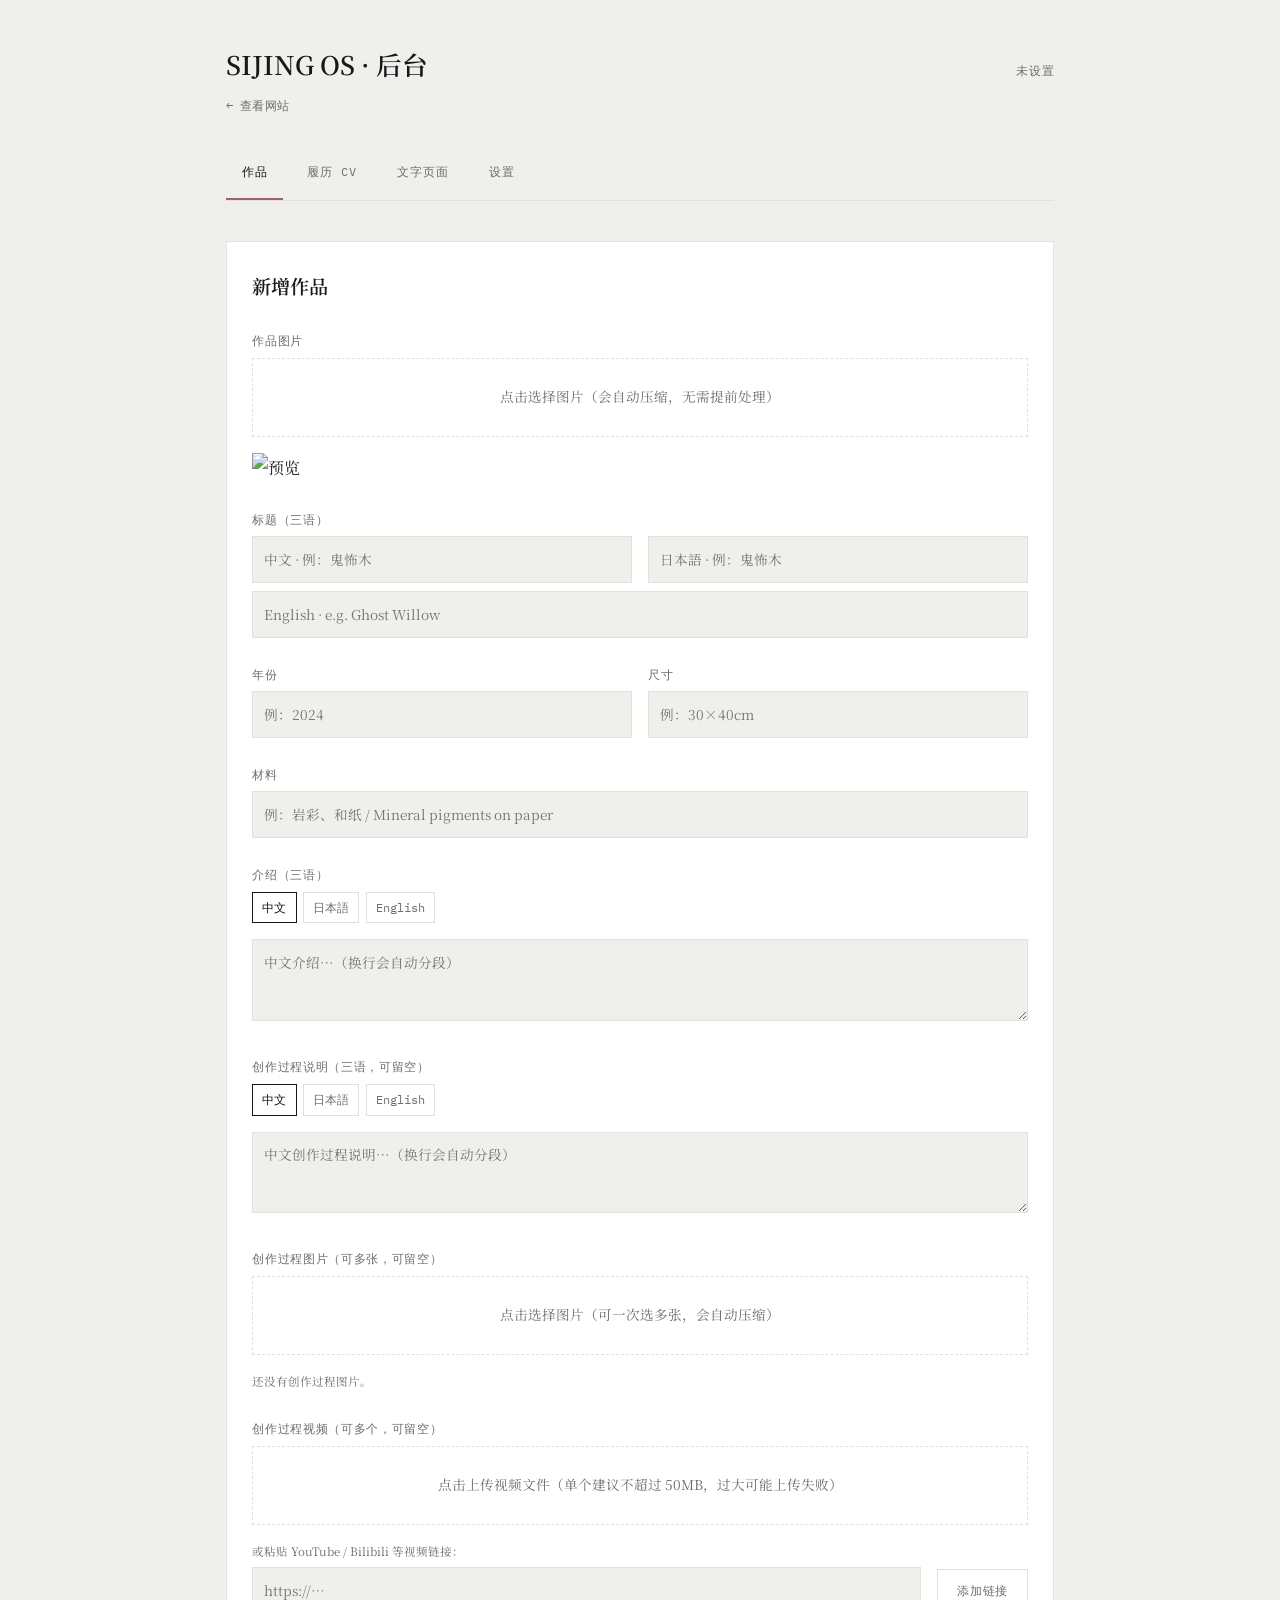
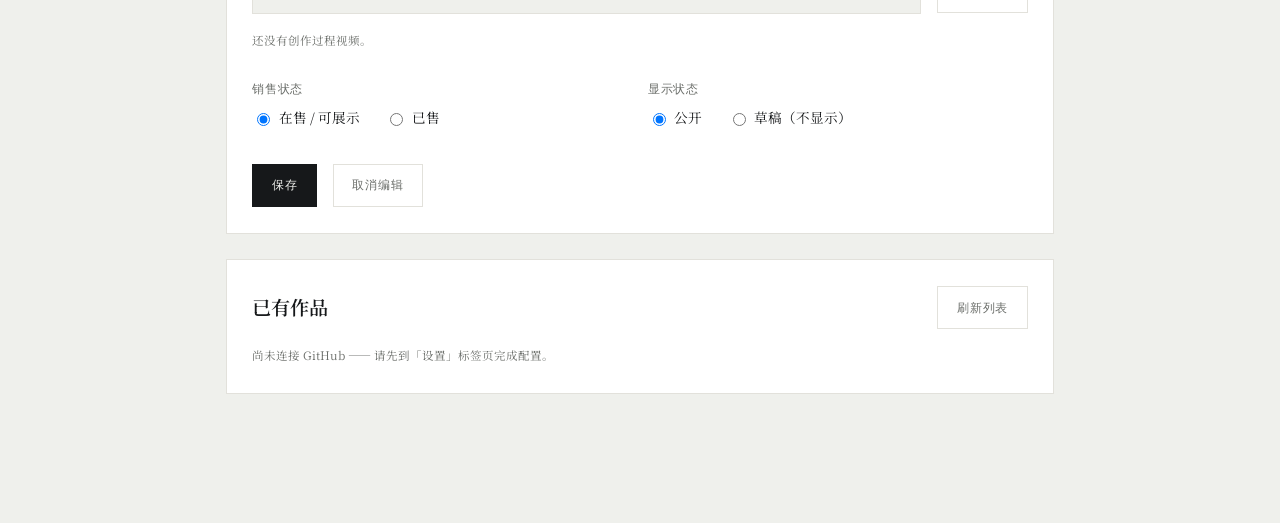
==== commit 4c20806b: "Add files via upload" ====
--- a/upload.html
+++ b/upload.html
@@ -90,6 +90,43 @@
         </div>
       </div>
 
+      <div class="field" data-tab-group="work-process-desc-langs">
+        <label>创作过程说明（三语，可留空）</label>
+        <div class="lang-tabs">
+          <button type="button" class="lang-tab is-active" data-tab-target="zh">中文</button>
+          <button type="button" class="lang-tab" data-tab-target="jp">日本語</button>
+          <button type="button" class="lang-tab" data-tab-target="en">English</button>
+        </div>
+        <div class="lang-panel" data-tab-panel="zh">
+          <textarea data-field="work-process-desc.zh" placeholder="中文创作过程说明…（换行会自动分段）"></textarea>
+        </div>
+        <div class="lang-panel" data-tab-panel="jp" hidden>
+          <textarea data-field="work-process-desc.jp" placeholder="制作過程の説明…"></textarea>
+        </div>
+        <div class="lang-panel" data-tab-panel="en" hidden>
+          <textarea data-field="work-process-desc.en" placeholder="Process description…"></textarea>
+        </div>
+      </div>
+
+      <div class="field">
+        <label>创作过程图片（可多张，可留空）</label>
+        <div class="image-drop" id="process-image-drop">点击选择图片（可一次选多张，会自动压缩）</div>
+        <input type="file" id="process-image-input" accept="image/*" multiple hidden>
+        <div class="entry-list" id="process-image-list"></div>
+      </div>
+
+      <div class="field">
+        <label>创作过程视频（可多个，可留空）</label>
+        <div class="image-drop" id="process-video-drop">点击上传视频文件（单个建议不超过 50MB，过大可能上传失败）</div>
+        <input type="file" id="process-video-input" accept="video/*" multiple hidden>
+        <p class="field-hint" style="margin: var(--sp-2) 0 0.4em;">或粘贴 YouTube / Bilibili 等视频链接：</p>
+        <div class="btn-row">
+          <input type="url" id="process-video-url-input" placeholder="https://…" style="flex:1; min-width: 0; border:1px solid var(--surface); background:var(--paper); padding:0.7em 0.8em; font-size:var(--text-sm); font-family:var(--font-serif);">
+          <button type="button" class="btn btn-ghost" id="process-video-add-link-btn">添加链接</button>
+        </div>
+        <div class="entry-list" id="process-video-list"></div>
+      </div>
+
       <div class="field-row">
         <div class="field">
           <label>销售状态</label>
